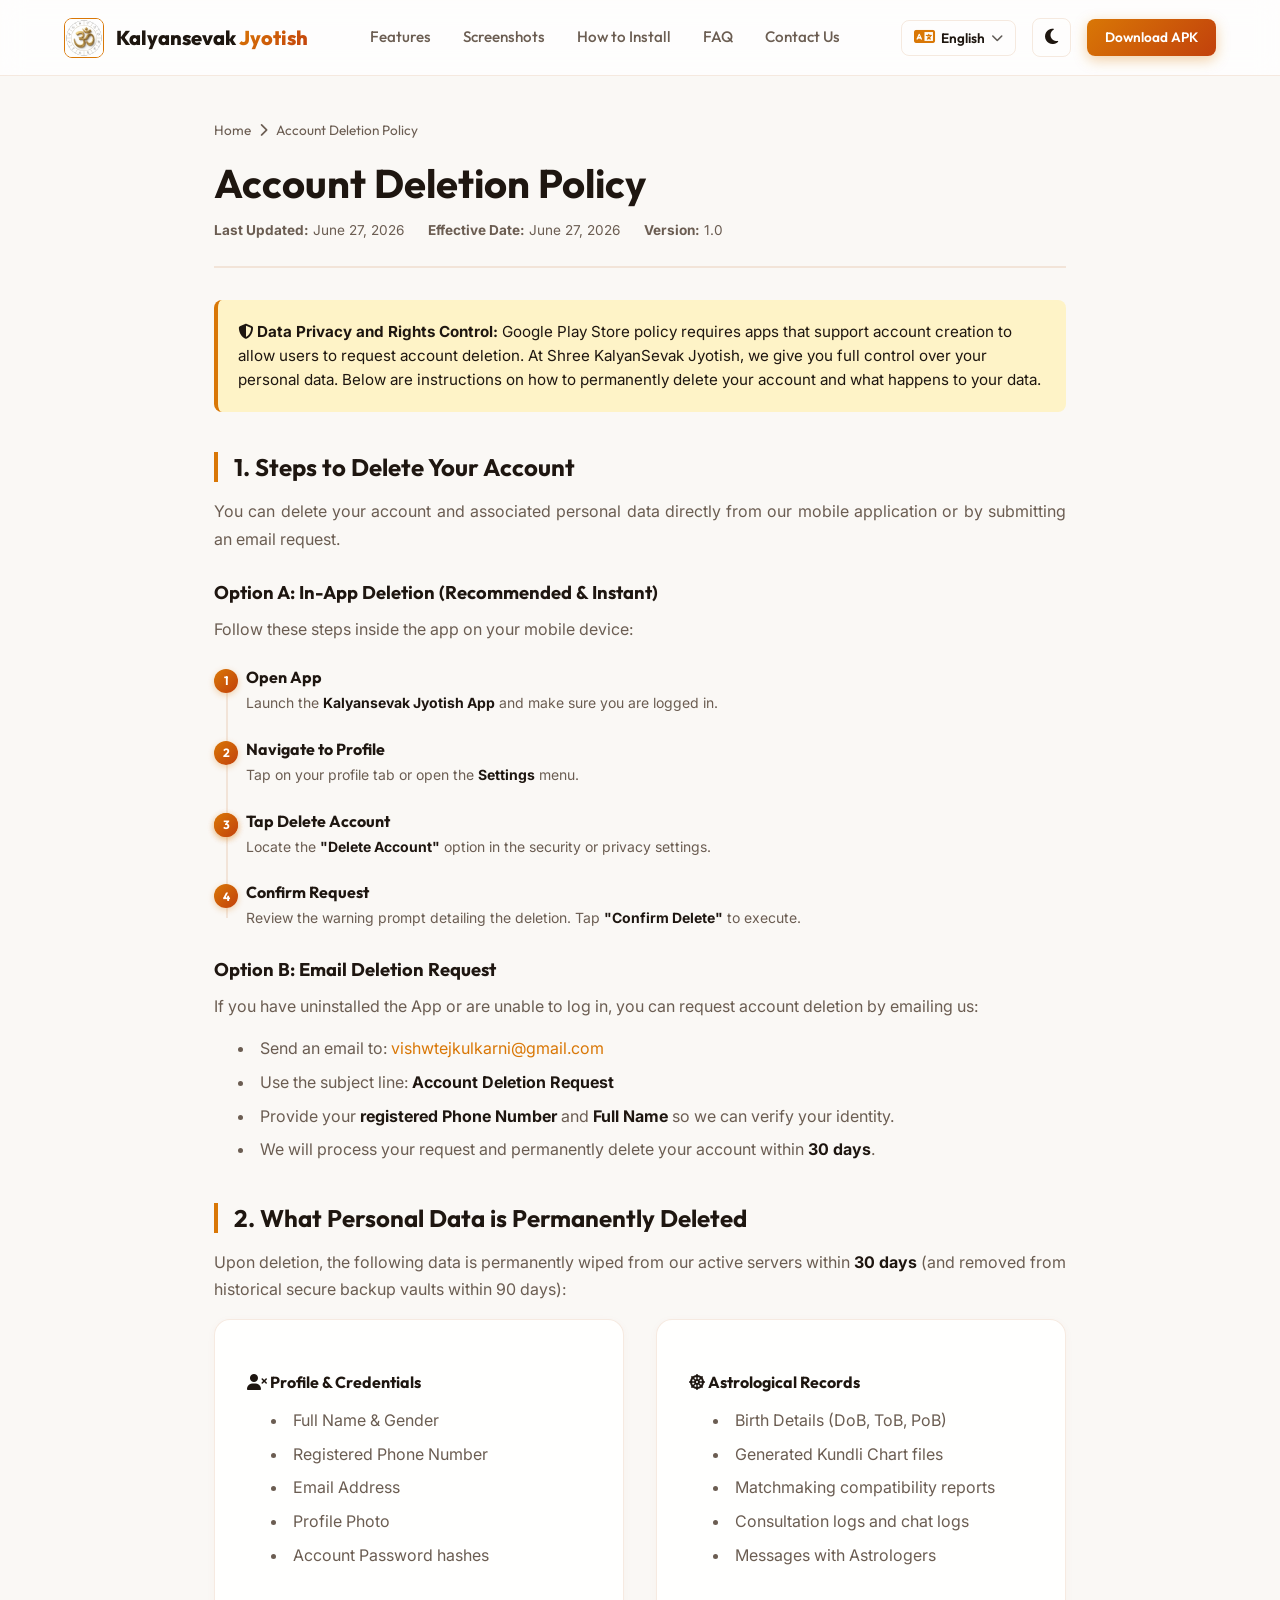
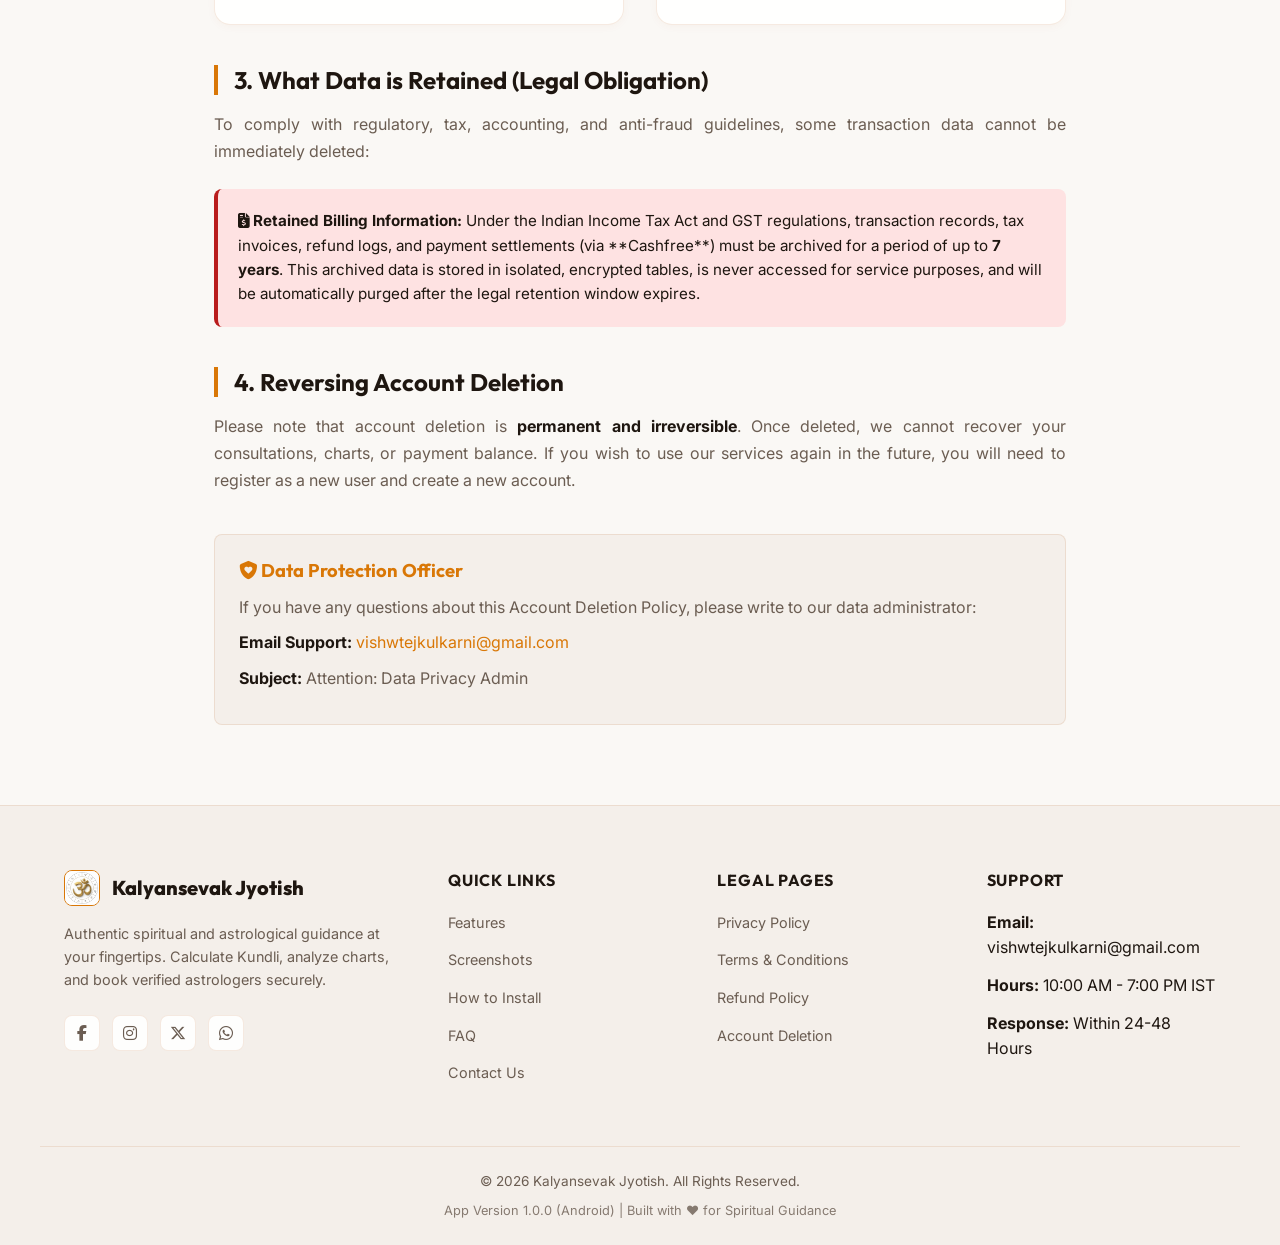
==== account-deletion.html @ d463e411 "Build an Industry-Level Landing Page for My Mobile App" ====
<!DOCTYPE html>
<html lang="en" data-theme="light">
<head>
    <meta charset="UTF-8">
    <meta name="viewport" content="width=device-width, initial-scale=1.0">
    <title>Account Deletion Policy - Kalyansevak Jyotish</title>
    <!-- Google Fonts -->
    <link rel="preconnect" href="https://fonts.googleapis.com">
    <link rel="preconnect" href="https://fonts.gstatic.com" crossorigin>
    <link href="https://fonts.googleapis.com/css2?family=Inter:wght@300;400;500;600;700&family=Outfit:wght@400;500;600;700;800&display=swap" rel="stylesheet">
    <!-- FontAwesome for Icons -->
    <link rel="stylesheet" href="https://cdnjs.cloudflare.com/ajax/libs/font-awesome/6.4.0/css/all.min.css">
    <!-- Custom Style -->
    <link rel="stylesheet" href="./css/style.css">
</head>
<body class="legal-page">
    <!-- Navigation Bar -->
    <nav class="navbar">
        <div class="navbar-container">
            <a href="index.html" class="nav-logo">
                <img src="./assets/app_icon.png" alt="Kalyansevak Jyotish Logo" class="nav-logo-img">
                <span class="nav-brand">Kalyansevak <span class="accent-text">Jyotish</span></span>
            </a>
            <div class="nav-menu" id="navMenu">
                <a href="index.html#features" class="nav-link" data-i18n="nav-features">Features</a>
                <a href="index.html#screenshots" class="nav-link" data-i18n="nav-screenshots">Screenshots</a>
                <a href="index.html#how-it-works" class="nav-link" data-i18n="nav-install">How to Install</a>
                <a href="index.html#faq" class="nav-link" data-i18n="nav-faq">FAQ</a>
                <a href="contact-us.html" class="nav-link" data-i18n="nav-contact">Contact Us</a>
                <div class="nav-mobile-cta">
                    <a href="./app-release.apk" class="btn btn-primary btn-sm download-btn-trigger" data-i18n="nav-download">Download APK</a>
                </div>
            </div>
            <div class="nav-actions">
                <!-- Language Selector Dropdown -->
                <div class="lang-selector">
                    <button class="lang-btn" id="langBtn" aria-label="Change Language">
                        <i class="fa-solid fa-language"></i>
                        <span id="currentLang">English</span>
                        <i class="fa-solid fa-chevron-down"></i>
                    </button>
                    <div class="lang-dropdown" id="langDropdown">
                        <button class="lang-option active" data-lang="en">English</button>
                        <button class="lang-option" data-lang="hi">हिंदी</button>
                        <button class="lang-option" data-lang="mr">मराठी</button>
                    </div>
                </div>

                <button class="theme-toggle" id="themeToggle" aria-label="Toggle dark/light mode">
                    <i class="fa-solid fa-moon"></i>
                </button>
                <a href="./app-release.apk" class="btn btn-primary btn-sm desktop-only-btn download-btn-trigger" data-i18n="nav-download">Download APK</a>
                <button class="mobile-menu-toggle" id="mobileMenuToggle" aria-label="Open navigation menu">
                    <span class="bar"></span>
                    <span class="bar"></span>
                    <span class="bar"></span>
                </button>
            </div>
        </div>
    </nav>

    <main class="legal-container">
        <div class="breadcrumbs">
            <a href="index.html">Home</a> <i class="fa-solid fa-chevron-right"></i> <span>Account Deletion Policy</span>
        </div>
        
        <header class="legal-header">
            <h1>Account Deletion Policy</h1>
            <div class="meta-info">
                <span><strong>Last Updated:</strong> June 27, 2026</span>
                <span><strong>Effective Date:</strong> June 27, 2026</span>
                <span><strong>Version:</strong> 1.0</span>
            </div>
        </header>

        <div class="highlight-box">
            <strong><i class="fa-solid fa-shield-halved"></i> Data Privacy and Rights Control:</strong> 
            Google Play Store policy requires apps that support account creation to allow users to request account deletion. At Shree KalyanSevak Jyotish, we give you full control over your personal data. Below are instructions on how to permanently delete your account and what happens to your data.
        </div>

        <section class="legal-content">
            <h2>1. Steps to Delete Your Account</h2>
            <p>You can delete your account and associated personal data directly from our mobile application or by submitting an email request.</p>

            <h3>Option A: In-App Deletion (Recommended & Instant)</h3>
            <p>Follow these steps inside the app on your mobile device:</p>
            <div class="stepper-vertical">
                <div class="step-item">
                    <div class="step-icon">1</div>
                    <div class="step-info">
                        <h4>Open App</h4>
                        <p>Launch the <strong>Kalyansevak Jyotish App</strong> and make sure you are logged in.</p>
                    </div>
                </div>
                <div class="step-item">
                    <div class="step-icon">2</div>
                    <div class="step-info">
                        <h4>Navigate to Profile</h4>
                        <p>Tap on your profile tab or open the <strong>Settings</strong> menu.</p>
                    </div>
                </div>
                <div class="step-item">
                    <div class="step-icon">3</div>
                    <div class="step-icon">3</div>
                    <div class="step-info">
                        <h4>Tap Delete Account</h4>
                        <p>Locate the <strong>"Delete Account"</strong> option in the security or privacy settings.</p>
                    </div>
                </div>
                <div class="step-item">
                    <div class="step-icon">4</div>
                    <div class="step-info">
                        <h4>Confirm Request</h4>
                        <p>Review the warning prompt detailing the deletion. Tap <strong>"Confirm Delete"</strong> to execute.</p>
                    </div>
                </div>
            </div>

            <h3>Option B: Email Deletion Request</h3>
            <p>If you have uninstalled the App or are unable to log in, you can request account deletion by emailing us:</p>
            <ul>
                <li>Send an email to: <a href="mailto:vishwtejkulkarni@gmail.com">vishwtejkulkarni@gmail.com</a></li>
                <li>Use the subject line: <strong>Account Deletion Request</strong></li>
                <li>Provide your <strong>registered Phone Number</strong> and <strong>Full Name</strong> so we can verify your identity.</li>
                <li>We will process your request and permanently delete your account within <strong>30 days</strong>.</li>
            </ul>

            <h2>2. What Personal Data is Permanently Deleted</h2>
            <p>Upon deletion, the following data is permanently wiped from our active servers within <strong>30 days</strong> (and removed from historical secure backup vaults within 90 days):</p>
            
            <div class="grid grid-2">
                <div class="card p-4">
                    <h4 class="text-primary mb-2"><i class="fa-solid fa-user-xmark"></i> Profile & Credentials</h4>
                    <ul>
                        <li>Full Name & Gender</li>
                        <li>Registered Phone Number</li>
                        <li>Email Address</li>
                        <li>Profile Photo</li>
                        <li>Account Password hashes</li>
                    </ul>
                </div>
                <div class="card p-4">
                    <h4 class="text-primary mb-2"><i class="fa-solid fa-dharmachakra"></i> Astrological Records</h4>
                    <ul>
                        <li>Birth Details (DoB, ToB, PoB)</li>
                        <li>Generated Kundli Chart files</li>
                        <li>Matchmaking compatibility reports</li>
                        <li>Consultation logs and chat logs</li>
                        <li>Messages with Astrologers</li>
                    </ul>
                </div>
            </div>

            <h2>3. What Data is Retained (Legal Obligation)</h2>
            <p>To comply with regulatory, tax, accounting, and anti-fraud guidelines, some transaction data cannot be immediately deleted:</p>
            <div class="warning-box">
                <strong><i class="fa-solid fa-file-invoice-dollar"></i> Retained Billing Information:</strong>
                Under the Indian Income Tax Act and GST regulations, transaction records, tax invoices, refund logs, and payment settlements (via **Cashfree**) must be archived for a period of up to <strong>7 years</strong>. This archived data is stored in isolated, encrypted tables, is never accessed for service purposes, and will be automatically purged after the legal retention window expires.
            </div>

            <h2>4. Reversing Account Deletion</h2>
            <p>Please note that account deletion is <strong>permanent and irreversible</strong>. Once deleted, we cannot recover your consultations, charts, or payment balance. If you wish to use our services again in the future, you will need to register as a new user and create a new account.</p>

            <div class="contact-card">
                <h3><i class="fa-solid fa-shield-heart"></i> Data Protection Officer</h3>
                <p>If you have any questions about this Account Deletion Policy, please write to our data administrator:</p>
                <p><strong>Email Support:</strong> <a href="mailto:vishwtejkulkarni@gmail.com">vishwtejkulkarni@gmail.com</a></p>
                <p><strong>Subject:</strong> Attention: Data Privacy Admin</p>
            </div>
        </section>
    </main>

    <!-- Footer -->
    <footer class="footer">
        <div class="footer-container">
            <div class="footer-brand">
                <div class="logo-wrapper">
                    <img src="./assets/app_icon.png" alt="Kalyansevak Jyotish Logo" class="footer-logo">
                    <span>Kalyansevak Jyotish</span>
                </div>
                <p data-i18n="footer-desc">Authentic spiritual and astrological guidance at your fingertips. Calculate Kundli, analyze charts, and book verified astrologers securely.</p>
                <div class="social-links">
                    <a href="#" aria-label="Facebook"><i class="fa-brands fa-facebook-f"></i></a>
                    <a href="#" aria-label="Instagram"><i class="fa-brands fa-instagram"></i></a>
                    <a href="#" aria-label="Twitter"><i class="fa-brands fa-x-twitter"></i></a>
                    <a href="#" aria-label="WhatsApp"><i class="fa-brands fa-whatsapp"></i></a>
                </div>
            </div>
            <div class="footer-links">
                <h4 data-i18n="footer-quick-links">Quick Links</h4>
                <ul>
                    <li><a href="index.html#features" data-i18n="nav-features">Features</a></li>
                    <li><a href="index.html#screenshots" data-i18n="nav-screenshots">Screenshots</a></li>
                    <li><a href="index.html#how-it-works" data-i18n="nav-install">How to Install</a></li>
                    <li><a href="index.html#faq" data-i18n="nav-faq">FAQ</a></li>
                    <li><a href="contact-us.html" data-i18n="nav-contact">Contact Us</a></li>
                </ul>
            </div>
            <div class="footer-links">
                <h4 data-i18n="footer-legal-pages">Legal Pages</h4>
                <ul>
                    <li><a href="privacy-policy.html">Privacy Policy</a></li>
                    <li><a href="terms-conditions.html">Terms & Conditions</a></li>
                    <li><a href="refund-policy.html">Refund Policy</a></li>
                    <li><a href="account-deletion.html">Account Deletion</a></li>
                </ul>
            </div>
            <div class="footer-links">
                <h4 data-i18n="footer-support-header">Support</h4>
                <ul>
                    <li><strong>Email:</strong> vishwtejkulkarni@gmail.com</li>
                    <li data-i18n="footer-support-hours"><strong>Hours:</strong> 10:00 AM - 7:00 PM IST</li>
                    <li data-i18n="footer-support-resp"><strong>Response:</strong> Within 24-48 Hours</li>
                </ul>
            </div>
        </div>
        <div class="footer-bottom">
            <p data-i18n="footer-copyright">&copy; 2026 Kalyansevak Jyotish. All Rights Reserved.</p>
            <p class="footer-meta" data-i18n="footer-meta">App Version 1.0.0 (Android) | Built with ❤️ for Spiritual Guidance</p>
        </div>
    </footer>

    <!-- Toast Notification -->
    <div class="toast-container" id="toastContainer"></div>

    <!-- Script -->
    <script src="./js/main.js"></script>
</body>
</html>
---- css/style.css ----
/* ==========================================================================
   Kalyansevak Jyotish Landing Page & Legal Design System
   ========================================================================== */

/* --- Fonts & Base Variable Definitions --- */
:root {
    --font-sans: 'Inter', -apple-system, BlinkMacSystemFont, "Segoe UI", Roboto, sans-serif;
    --font-heading: 'Outfit', sans-serif;

    /* Theme Tokens: Light Mode (Warm Cosmic Gold & Spiritual Orange) */
    --bg-primary: #FAF8F5;
    --bg-secondary: #F4EFEA;
    --bg-card: rgba(255, 255, 255, 0.9);
    --border-color: rgba(180, 83, 9, 0.12);
    --border-glow: rgba(180, 83, 9, 0.05);
    --text-primary: #1E1610;
    --text-secondary: #6B5D52;
    --primary: #D97706; /* Spiritual Gold-Orange */
    --primary-hover: #B45309;
    --primary-light: #FEF3C7;
    --secondary: #1E1B4B; /* Cosmic Midnight */
    --secondary-hover: #312E81;
    --accent: #C2410C; /* Deep Terracotta */
    --accent-light: #FFEDD5;
    
    /* UI Helpers */
    --success: #15803D;
    --success-light: #DCFCE7;
    --warning: #B45309;
    --warning-light: #FEF3C7;
    --danger: #B91C1C;
    --danger-light: #FEE2E2;
    
    /* Spacing & Borders */
    --radius-sm: 8px;
    --radius-md: 16px;
    --radius-lg: 24px;
    --radius-xl: 32px;
    
    /* Shadows & Glassmorphism */
    --shadow-sm: 0 2px 8px rgba(180, 83, 9, 0.04);
    --shadow-md: 0 8px 24px rgba(180, 83, 9, 0.06);
    --shadow-lg: 0 16px 40px rgba(180, 83, 9, 0.1);
    --glass-bg: rgba(255, 255, 255, 0.75);
    --glass-border: rgba(255, 255, 255, 0.4);
    --glass-shadow: 0 8px 32px 0 rgba(180, 83, 9, 0.06);
    
    /* Toast & Overlay */
    --toast-bg: #1E1B4B;
    --toast-text: #FFFFFF;
    --overlay-bg: rgba(30, 27, 75, 0.4);
    
    /* Transition Speed */
    --transition-fast: 0.2s cubic-bezier(0.4, 0, 0.2, 1);
    --transition-normal: 0.4s cubic-bezier(0.4, 0, 0.2, 1);
    --transition-slow: 0.6s cubic-bezier(0.4, 0, 0.2, 1);
}

/* Theme Tokens: Dark Mode (Midnight Cosmic Violet & Gold) */
[data-theme="dark"] {
    --bg-primary: #0A0714;
    --bg-secondary: #120E22;
    --bg-card: rgba(22, 17, 39, 0.85);
    --border-color: rgba(251, 191, 36, 0.08);
    --border-glow: rgba(251, 191, 36, 0.04);
    --text-primary: #F3F4F6;
    --text-secondary: #9CA3AF;
    --primary: #F59E0B; /* Vibrant Nebula Gold */
    --primary-hover: #D97706;
    --primary-light: rgba(245, 158, 11, 0.15);
    --secondary: #818CF8; /* Electric Lavender */
    --secondary-hover: #A5B4FC;
    --accent: #F43F5E; /* Cosmic Rose */
    --accent-light: rgba(244, 63, 94, 0.15);

    /* Shadows & Glassmorphism */
    --shadow-sm: 0 2px 8px rgba(0, 0, 0, 0.3);
    --shadow-md: 0 8px 24px rgba(0, 0, 0, 0.4);
    --shadow-lg: 0 16px 48px rgba(0, 0, 0, 0.5);
    --glass-bg: rgba(18, 12, 33, 0.75);
    --glass-border: rgba(255, 255, 255, 0.05);
    --glass-shadow: 0 8px 32px 0 rgba(0, 0, 0, 0.6);
    
    --toast-bg: #F59E0B;
    --toast-text: #0A0714;
    --overlay-bg: rgba(5, 3, 10, 0.8);
}

/* --- Resets & Global Styles --- */
* {
    margin: 0;
    padding: 0;
    box-sizing: border-box;
}

html {
    scroll-behavior: smooth;
    font-size: 16px;
    -webkit-font-smoothing: antialiased;
}

body {
    font-family: var(--font-sans);
    background-color: var(--bg-primary);
    color: var(--text-primary);
    line-height: 1.6;
    overflow-x: hidden;
    transition: background-color var(--transition-normal), color var(--transition-normal);
}

h1, h2, h3, h4, h5, h6 {
    font-family: var(--font-heading);
    font-weight: 700;
    line-height: 1.25;
    color: var(--text-primary);
}

a {
    color: var(--primary);
    text-decoration: none;
    transition: color var(--transition-fast);
}

a:hover {
    color: var(--primary-hover);
}

img {
    max-width: 100%;
    height: auto;
    display: block;
}

ul, ol {
    list-style-position: inside;
}

/* --- Layout Utilities --- */
.container {
    max-width: 1200px;
    margin: 0 auto;
    padding: 0 24px;
}

.section {
    padding: 80px 0;
}

.section-bg {
    background-color: var(--bg-secondary);
}

.text-center {
    text-align: center;
}

.mb-2 { margin-bottom: 8px; }
.mb-4 { margin-bottom: 16px; }
.mb-6 { margin-bottom: 24px; }
.mb-8 { margin-bottom: 32px; }

.section-header {
    text-align: center;
    max-width: 700px;
    margin: 0 auto 56px auto;
}

.section-header h2 {
    font-size: 2.25rem;
    margin-bottom: 16px;
    letter-spacing: -0.025em;
    position: relative;
    display: inline-block;
}

.section-header h2::after {
    content: '';
    display: block;
    width: 60px;
    height: 4px;
    background: linear-gradient(90deg, var(--primary), var(--secondary));
    margin: 12px auto 0 auto;
    border-radius: 2px;
}

.section-header p {
    color: var(--text-secondary);
    font-size: 1.125rem;
}

.grid {
    display: grid;
    gap: 32px;
}

.grid-2 { grid-template-columns: 1fr; }
.grid-3 { grid-template-columns: 1fr; }
.grid-4 { grid-template-columns: 1fr; }

@media (min-width: 768px) {
    .grid-2 { grid-template-columns: repeat(2, 1fr); }
    .grid-3 { grid-template-columns: repeat(3, 1fr); }
    .grid-4 { grid-template-columns: repeat(4, 1fr); }
}

/* --- Buttons & UI Elements --- */
.btn {
    display: inline-flex;
    align-items: center;
    justify-content: center;
    padding: 12px 28px;
    font-size: 0.95rem;
    font-weight: 600;
    border-radius: var(--radius-md);
    cursor: pointer;
    transition: all var(--transition-fast);
    position: relative;
    overflow: hidden;
    gap: 10px;
    border: none;
    font-family: var(--font-heading);
}

.btn-primary {
    background: linear-gradient(135deg, var(--primary), var(--accent));
    color: #FFFFFF;
    box-shadow: 0 4px 14px rgba(217, 119, 6, 0.35);
}

.btn-primary:hover {
    transform: translateY(-2px);
    box-shadow: 0 6px 20px rgba(217, 119, 6, 0.45);
    color: #FFFFFF;
}

.btn-secondary {
    background-color: var(--bg-card);
    border: 2px solid var(--border-color);
    color: var(--text-primary);
    box-shadow: var(--shadow-sm);
}

.btn-secondary:hover {
    background-color: var(--bg-secondary);
    border-color: var(--primary);
    transform: translateY(-2px);
    box-shadow: var(--shadow-md);
}

.btn-sm {
    padding: 8px 18px;
    font-size: 0.85rem;
    border-radius: var(--radius-sm);
}

.btn-block {
    display: flex;
    width: 100%;
}

.btn:disabled, .btn.disabled {
    background: #E5E7EB !important;
    color: #9CA3AF !important;
    box-shadow: none !important;
    transform: none !important;
    cursor: not-allowed;
    border: none !important;
}

/* Ripple effect container */
.ripple {
    position: absolute;
    border-radius: 50%;
    transform: scale(0);
    animation: ripple-animation 0.6s linear;
    background-color: rgba(255, 255, 255, 0.4);
    pointer-events: none;
}

@keyframes ripple-animation {
    to {
        transform: scale(4);
        opacity: 0;
    }
}

/* Glassmorphism Card base */
.card {
    background-color: var(--bg-card);
    border: 1px solid var(--border-color);
    border-radius: var(--radius-md);
    padding: 32px;
    box-shadow: var(--shadow-sm);
    transition: transform var(--transition-normal), box-shadow var(--transition-normal), border-color var(--transition-normal);
}

.card:hover {
    transform: translateY(-4px);
    box-shadow: var(--shadow-lg);
    border-color: var(--primary);
}

/* Accent texts */
.accent-text {
    color: var(--primary);
    background: linear-gradient(135deg, var(--primary), var(--accent));
    -webkit-background-clip: text;
    -webkit-text-fill-color: transparent;
}

/* ==========================================================================
   Navigation Bar
   ========================================================================== */
.navbar {
    position: fixed;
    top: 0;
    left: 0;
    width: 100%;
    height: 76px;
    z-index: 1000;
    background-color: var(--glass-bg);
    border-bottom: 1px solid var(--border-color);
    backdrop-filter: blur(12px);
    -webkit-backdrop-filter: blur(12px);
    transition: background-color var(--transition-normal), border-color var(--transition-normal);
}

.navbar-container {
    display: flex;
    justify-content: space-between;
    align-items: center;
    max-width: 1200px;
    height: 100%;
    margin: 0 auto;
    padding: 0 24px;
}

.nav-logo {
    display: flex;
    align-items: center;
    gap: 12px;
    font-weight: 800;
    font-size: 1.25rem;
    font-family: var(--font-heading);
    color: var(--text-primary);
}

.nav-logo-img {
    width: 40px;
    height: 40px;
    border-radius: 8px;
    object-fit: cover;
    border: 1.5px solid var(--primary);
}

.nav-menu {
    display: none; /* Mobile first, hidden */
}

.nav-actions {
    display: flex;
    align-items: center;
    gap: 16px;
}

.theme-toggle {
    background: none;
    border: 1px solid var(--border-color);
    color: var(--text-primary);
    cursor: pointer;
    font-size: 1.1rem;
    padding: 8px 12px;
    border-radius: var(--radius-sm);
    transition: all var(--transition-fast);
}

.theme-toggle:hover {
    background-color: var(--bg-secondary);
    color: var(--primary);
    border-color: var(--primary);
}

.mobile-menu-toggle {
    display: flex;
    flex-direction: column;
    justify-content: space-between;
    width: 24px;
    height: 18px;
    background: none;
    border: none;
    cursor: pointer;
}

.mobile-menu-toggle .bar {
    width: 100%;
    height: 3px;
    background-color: var(--text-primary);
    border-radius: 2px;
    transition: all var(--transition-fast);
}

/* Mobile Toggle Active state */
.mobile-menu-toggle.active .bar:nth-child(1) {
    transform: translateY(7px) rotate(45deg);
}
.mobile-menu-toggle.active .bar:nth-child(2) {
    opacity: 0;
}
.mobile-menu-toggle.active .bar:nth-child(3) {
    transform: translateY(-8px) rotate(-45deg);
}

.desktop-only-btn {
    display: none;
}

@media (min-width: 992px) {
    .nav-menu {
        display: flex;
        align-items: center;
        gap: 32px;
    }
    
    .nav-link {
        font-family: var(--font-heading);
        font-weight: 500;
        color: var(--text-secondary);
        font-size: 0.95rem;
        position: relative;
        padding: 6px 0;
    }
    
    .nav-link::after {
        content: '';
        position: absolute;
        bottom: 0;
        left: 0;
        width: 0;
        height: 2px;
        background-color: var(--primary);
        transition: width var(--transition-fast);
    }
    
    .nav-link:hover {
        color: var(--text-primary);
    }
    
    .nav-link:hover::after, .nav-link.active::after {
        width: 100%;
    }

    .nav-link.active {
        color: var(--text-primary);
    }
    
    .nav-mobile-cta {
        display: none;
    }
    
    .desktop-only-btn {
        display: inline-flex;
    }
    
    .mobile-menu-toggle {
        display: none;
    }
}

/* Mobile Nav Menu Drawer */
@media (max-width: 991px) {
    .nav-menu.active {
        display: flex;
        flex-direction: column;
        position: absolute;
        top: 76px;
        left: 0;
        width: 100%;
        background-color: var(--bg-primary);
        border-bottom: 1.5px solid var(--border-color);
        padding: 24px;
        gap: 20px;
        box-shadow: var(--shadow-lg);
        animation: slideDown var(--transition-fast) forwards;
    }
    
    .nav-link {
        font-family: var(--font-heading);
        font-size: 1.1rem;
        font-weight: 600;
        color: var(--text-primary);
        width: 100%;
        padding: 8px 0;
        border-bottom: 1px solid var(--border-color);
    }
    
    .nav-mobile-cta {
        width: 100%;
        margin-top: 10px;
    }
}

@keyframes slideDown {
    from { transform: translateY(-10px); opacity: 0; }
    to { transform: translateY(0); opacity: 1; }
}

/* ==========================================================================
   Hero Section
   ========================================================================== */
.hero {
    position: relative;
    padding: 140px 0 80px 0;
    overflow: hidden;
    background: radial-gradient(circle at 80% 20%, var(--primary-light), transparent 45%);
}

[data-theme="dark"] .hero {
    background: radial-gradient(circle at 80% 20%, rgba(245, 158, 11, 0.06), transparent 50%);
}

.hero-grid {
    display: grid;
    grid-template-columns: 1fr;
    gap: 48px;
    align-items: center;
}

@media (min-width: 992px) {
    .hero-grid {
        grid-template-columns: 1.1fr 0.9fr;
    }
}

.hero-content {
    text-align: center;
}

@media (min-width: 992px) {
    .hero-content {
        text-align: left;
    }
}

.app-badge {
    display: inline-flex;
    align-items: center;
    gap: 8px;
    padding: 6px 16px;
    background-color: var(--primary-light);
    border: 1px solid var(--border-color);
    border-radius: 50px;
    font-size: 0.85rem;
    font-weight: 600;
    color: var(--primary-hover);
    margin-bottom: 24px;
    font-family: var(--font-heading);
}

.hero-content h1 {
    font-size: 2.75rem;
    line-height: 1.15;
    letter-spacing: -0.03em;
    margin-bottom: 20px;
}

.hero-content p.hero-desc {
    font-size: 1.125rem;
    color: var(--text-secondary);
    margin-bottom: 36px;
    max-width: 600px;
    margin-left: auto;
    margin-right: auto;
}

@media (min-width: 992px) {
    .hero-content p.hero-desc {
        margin-left: 0;
    }
}

.hero-btn-group {
    display: flex;
    flex-direction: column;
    gap: 16px;
    justify-content: center;
}

@media (min-width: 576px) {
    .hero-btn-group {
        flex-direction: row;
    }
}

@media (min-width: 992px) {
    .hero-btn-group {
        justify-content: flex-start;
    }
}

/* Mockup Frame & Phone floating animation */
.hero-mockup-wrapper {
    display: flex;
    justify-content: center;
    position: relative;
}

.phone-mockup-frame {
    width: 290px;
    height: 590px;
    background-color: #000000;
    border-radius: 32px;
    padding: 12px;
    box-shadow: 0 24px 64px rgba(0, 0, 0, 0.4);
    border: 4px solid #334155;
    position: relative;
    overflow: hidden;
    animation: floatAnimation 6s ease-in-out infinite;
}

.phone-punch-hole {
    position: absolute;
    top: 16px;
    left: 50%;
    transform: translateX(-50%);
    width: 12px;
    height: 12px;
    background-color: #080810;
    border-radius: 50%;
    z-index: 10;
    border: 1px solid rgba(255, 255, 255, 0.2);
}

.phone-screen {
    width: 100%;
    height: 100%;
    border-radius: 28px;
    overflow: hidden;
    background-color: #FAF8F5;
    position: relative;
}

.phone-screen-img {
    width: 100%;
    height: 100%;
    object-fit: cover;
}

/* Background animated element */
.animated-bg-circle {
    position: absolute;
    width: 400px;
    height: 400px;
    border-radius: 50%;
    background: radial-gradient(circle, rgba(217, 119, 6, 0.15) 0%, transparent 70%);
    z-index: -1;
    top: 50%;
    left: 50%;
    transform: translate(-50%, -50%);
    animation: pulseBg 8s infinite alternate;
}

@keyframes floatAnimation {
    0% { transform: translateY(0px) rotate(0deg); }
    50% { transform: translateY(-15px) rotate(1deg); }
    100% { transform: translateY(0px) rotate(0deg); }
}

@keyframes pulseBg {
    0% { width: 350px; height: 350px; opacity: 0.6; }
    100% { width: 500px; height: 500px; opacity: 1; }
}

/* ==========================================================================
   Feature Showcase Section
   ========================================================================== */
.feature-card {
    display: flex;
    flex-direction: column;
    align-items: flex-start;
    padding: 32px;
}

.feature-icon-wrapper {
    width: 56px;
    height: 56px;
    border-radius: 14px;
    background-color: var(--primary-light);
    display: flex;
    align-items: center;
    justify-content: center;
    font-size: 1.5rem;
    color: var(--primary);
    margin-bottom: 24px;
    border: 1px solid var(--border-color);
    transition: transform var(--transition-fast), background-color var(--transition-fast);
}

.feature-card:hover .feature-icon-wrapper {
    transform: scale(1.1) rotate(5deg);
    background-color: var(--primary);
    color: #FFFFFF;
}

.feature-card h3 {
    font-size: 1.25rem;
    margin-bottom: 12px;
}

.feature-card p {
    color: var(--text-secondary);
    font-size: 0.95rem;
}

/* ==========================================================================
   Screenshots Carousel Section
   ========================================================================== */
.screenshots-carousel-container {
    max-width: 900px;
    margin: 0 auto;
    position: relative;
    padding: 0 40px;
}

.carousel-mockup-wrapper {
    position: relative;
    width: 290px;
    height: 590px;
    margin: 0 auto;
    background-color: #000000;
    border-radius: 32px;
    padding: 12px;
    border: 4px solid #334155;
    box-shadow: var(--shadow-lg);
    z-index: 5;
}

.carousel-viewport {
    width: 100%;
    height: 100%;
    border-radius: 28px;
    overflow: hidden;
    position: relative;
}

.carousel-track {
    display: flex;
    height: 100%;
    transition: transform var(--transition-normal);
}

.carousel-slide {
    min-width: 100%;
    height: 100%;
    cursor: zoom-in;
}

.carousel-slide img {
    width: 100%;
    height: 100%;
    object-fit: cover;
}

/* Navigation buttons */
.carousel-btn {
    position: absolute;
    top: 50%;
    transform: translateY(-50%);
    width: 48px;
    height: 48px;
    border-radius: 50%;
    background-color: var(--bg-card);
    border: 1px solid var(--border-color);
    color: var(--text-primary);
    display: flex;
    align-items: center;
    justify-content: center;
    cursor: pointer;
    box-shadow: var(--shadow-md);
    z-index: 10;
    transition: all var(--transition-fast);
}

.carousel-btn:hover {
    background-color: var(--primary);
    color: #FFFFFF;
    border-color: var(--primary);
}

.carousel-btn-prev { left: -16px; }
.carousel-btn-next { right: -16px; }

@media (max-width: 576px) {
    .carousel-btn-prev { left: 0px; }
    .carousel-btn-next { right: 0px; }
}

.carousel-dots {
    display: flex;
    justify-content: center;
    gap: 8px;
    margin-top: 32px;
}

.carousel-dot {
    width: 10px;
    height: 10px;
    border-radius: 50%;
    background-color: var(--border-color);
    border: none;
    cursor: pointer;
    transition: all var(--transition-fast);
}

.carousel-dot.active {
    width: 24px;
    border-radius: 5px;
    background-color: var(--primary);
}

/* Fullscreen Preview Modal */
.preview-modal {
    display: none;
    position: fixed;
    top: 0;
    left: 0;
    width: 100%;
    height: 100%;
    background-color: var(--overlay-bg);
    backdrop-filter: blur(8px);
    z-index: 2000;
    justify-content: center;
    align-items: center;
    opacity: 0;
    transition: opacity var(--transition-fast) ease;
}

.preview-modal.active {
    display: flex;
    opacity: 1;
}

.modal-content-wrapper {
    position: relative;
    max-width: 90%;
    max-height: 85%;
    display: flex;
    justify-content: center;
}

.modal-img {
    max-width: 100%;
    max-height: 80vh;
    border-radius: 12px;
    border: 3px solid var(--border-color);
    box-shadow: var(--shadow-lg);
}

.modal-close {
    position: absolute;
    top: -48px;
    right: 0;
    background: none;
    border: none;
    color: #FFFFFF;
    font-size: 2rem;
    cursor: pointer;
    transition: transform var(--transition-fast);
}

.modal-close:hover {
    transform: scale(1.1) rotate(90deg);
}

/* ==========================================================================
   Why Choose Us Section
   ========================================================================== */
.benefit-card {
    display: flex;
    gap: 20px;
    padding: 24px;
}

.benefit-icon {
    font-size: 1.5rem;
    color: var(--primary);
    margin-top: 4px;
}

.benefit-info h3 {
    font-size: 1.15rem;
    margin-bottom: 8px;
}

.benefit-info p {
    color: var(--text-secondary);
    font-size: 0.95rem;
}

/* ==========================================================================
   Download Section
   ========================================================================== */
.download-card {
    max-width: 900px;
    margin: 0 auto;
    padding: 48px;
    background: linear-gradient(135deg, var(--bg-card), var(--bg-secondary));
    border: 1px solid var(--border-color);
    border-radius: var(--radius-lg);
    box-shadow: var(--shadow-md);
}

.download-wrapper {
    display: grid;
    grid-template-columns: 1fr;
    gap: 40px;
    align-items: center;
}

@media (min-width: 768px) {
    .download-wrapper {
        grid-template-columns: 0.8fr 1.2fr;
    }
}

.download-visual {
    display: flex;
    flex-direction: column;
    align-items: center;
    gap: 16px;
    text-align: center;
}

.large-app-icon {
    width: 120px;
    height: 120px;
    border-radius: var(--radius-md);
    box-shadow: var(--shadow-md);
    border: 2px solid var(--primary);
    object-fit: cover;
}

.app-meta-badge {
    padding: 4px 12px;
    background-color: var(--primary-light);
    color: var(--primary-hover);
    border-radius: 20px;
    font-size: 0.85rem;
    font-weight: 600;
    font-family: var(--font-heading);
}

.download-details h3 {
    font-size: 1.75rem;
    margin-bottom: 16px;
}

.download-details p {
    color: var(--text-secondary);
    margin-bottom: 24px;
}

.download-meta-list {
    display: grid;
    grid-template-columns: repeat(2, 1fr);
    gap: 16px;
    margin-bottom: 32px;
}

.meta-item {
    display: flex;
    flex-direction: column;
}

.meta-label {
    font-size: 0.8rem;
    text-transform: uppercase;
    color: var(--text-secondary);
    font-weight: 600;
    letter-spacing: 0.05em;
}

.meta-value {
    font-size: 0.95rem;
    font-weight: 700;
    color: var(--text-primary);
}

.download-actions-row {
    display: flex;
    flex-direction: column;
    gap: 16px;
}

@media (min-width: 576px) {
    .download-actions-row {
        flex-direction: row;
    }
}

/* ==========================================================================
   Installation Guide Section
   ========================================================================== */
.stepper-horizontal {
    display: grid;
    grid-template-columns: 1fr;
    gap: 32px;
    position: relative;
    max-width: 1000px;
    margin: 0 auto;
}

@media (min-width: 768px) {
    .stepper-horizontal {
        grid-template-columns: repeat(4, 1fr);
    }
}

.step-card {
    display: flex;
    flex-direction: column;
    align-items: center;
    text-align: center;
    padding: 24px;
    position: relative;
}

.step-number {
    width: 48px;
    height: 48px;
    border-radius: 50%;
    background: linear-gradient(135deg, var(--primary), var(--accent));
    color: #FFFFFF;
    display: flex;
    align-items: center;
    justify-content: center;
    font-weight: 700;
    font-size: 1.15rem;
    margin-bottom: 20px;
    font-family: var(--font-heading);
    box-shadow: 0 4px 10px rgba(217, 119, 6, 0.3);
}

.step-card h3 {
    font-size: 1.1rem;
    margin-bottom: 10px;
}

.step-card p {
    color: var(--text-secondary);
    font-size: 0.875rem;
}

/* Arrow Connector lines */
@media (min-width: 768px) {
    .step-card:not(:last-child)::after {
        content: '\f054'; /* FontAwesome chevron-right */
        font-family: 'Font Awesome 6 Free';
        font-weight: 900;
        position: absolute;
        top: 36px;
        right: -24px;
        color: var(--border-color);
        font-size: 1.25rem;
    }
}

/* ==========================================================================
   FAQ Section
   ========================================================================== */
.faq-accordion {
    max-width: 800px;
    margin: 0 auto;
}

.faq-item {
    background-color: var(--bg-card);
    border: 1px solid var(--border-color);
    border-radius: var(--radius-sm);
    margin-bottom: 16px;
    overflow: hidden;
    box-shadow: var(--shadow-sm);
    transition: border-color var(--transition-fast), box-shadow var(--transition-fast);
}

.faq-header {
    width: 100%;
    display: flex;
    justify-content: space-between;
    align-items: center;
    padding: 20px 24px;
    background: none;
    border: none;
    text-align: left;
    cursor: pointer;
    font-family: var(--font-heading);
    font-weight: 600;
    font-size: 1.05rem;
    color: var(--text-primary);
    gap: 16px;
}

.faq-item:hover {
    border-color: var(--primary);
    box-shadow: var(--shadow-md);
}

.faq-icon {
    font-size: 0.95rem;
    transition: transform var(--transition-normal) ease;
    color: var(--primary);
}

.faq-item.active .faq-icon {
    transform: rotate(180deg);
}

.faq-body {
    max-height: 0;
    overflow: hidden;
    transition: max-height var(--transition-normal) ease;
    background-color: rgba(180, 83, 9, 0.01);
}

.faq-content {
    padding: 0 24px 20px 24px;
    color: var(--text-secondary);
    font-size: 0.95rem;
}

/* ==========================================================================
   Testimonial Section
   ========================================================================== */
.testimonial-card {
    display: flex;
    flex-direction: column;
    height: 100%;
}

.star-rating {
    color: #F59E0B;
    margin-bottom: 16px;
}

.testimonial-text {
    font-style: italic;
    color: var(--text-secondary);
    font-size: 0.95rem;
    flex-grow: 1;
    margin-bottom: 24px;
    line-height: 1.7;
}

.testimonial-author {
    display: flex;
    align-items: center;
    gap: 16px;
}

.author-avatar {
    width: 48px;
    height: 48px;
    border-radius: 50%;
    object-fit: cover;
    border: 2px solid var(--border-color);
}

.author-name h4 {
    font-size: 0.95rem;
    margin-bottom: 2px;
}

.author-name span {
    font-size: 0.8rem;
    color: var(--text-secondary);
}

/* ==========================================================================
   About Section
   ========================================================================== */
.about-grid {
    display: grid;
    grid-template-columns: 1fr;
    gap: 48px;
    align-items: center;
}

@media (min-width: 992px) {
    .about-grid {
        grid-template-columns: 1fr 1.1fr;
    }
}

.about-visual {
    display: flex;
    justify-content: center;
}

.about-img-box {
    position: relative;
    border-radius: var(--radius-lg);
    overflow: hidden;
    box-shadow: var(--shadow-lg);
    border: 2px solid var(--border-color);
}

.about-img-box img {
    object-fit: cover;
    width: 100%;
    max-height: 400px;
}

.about-overlay-badge {
    position: absolute;
    bottom: 24px;
    left: 24px;
    background-color: var(--secondary);
    color: #FFFFFF;
    padding: 12px 20px;
    border-radius: var(--radius-sm);
    font-family: var(--font-heading);
    font-weight: 600;
    box-shadow: var(--shadow-md);
    display: flex;
    align-items: center;
    gap: 8px;
}

.about-content h3 {
    font-size: 1.75rem;
    margin-bottom: 16px;
}

.about-content p {
    color: var(--text-secondary);
    margin-bottom: 20px;
}

.trust-badges {
    display: grid;
    grid-template-columns: repeat(2, 1fr);
    gap: 16px;
    margin-top: 32px;
}

.trust-badge-item {
    display: flex;
    align-items: center;
    gap: 12px;
    padding: 12px 16px;
    background-color: var(--bg-secondary);
    border-radius: var(--radius-sm);
    border: 1px solid var(--border-color);
}

.trust-badge-item i {
    font-size: 1.25rem;
    color: var(--primary);
}

.trust-badge-item span {
    font-size: 0.85rem;
    font-weight: 600;
    color: var(--text-primary);
}

/* ==========================================================================
   Contact Section
   ========================================================================== */
.contact-info-panel {
    display: flex;
    flex-direction: column;
    gap: 24px;
}

.contact-card-item {
    display: flex;
    gap: 20px;
    padding: 24px;
}

.contact-card-item .icon-box {
    width: 48px;
    height: 48px;
    border-radius: 12px;
    background-color: var(--primary-light);
    color: var(--primary);
    display: flex;
    align-items: center;
    justify-content: center;
    font-size: 1.25rem;
    border: 1px solid var(--border-color);
    flex-shrink: 0;
}

.contact-card-item h3 {
    font-size: 1.1rem;
    margin-bottom: 4px;
}

.contact-card-item p {
    font-size: 0.875rem;
    color: var(--text-secondary);
    margin-bottom: 8px;
}

.contact-link {
    font-weight: 600;
    font-size: 0.95rem;
}

.contact-form-card {
    box-shadow: var(--shadow-md);
}

.contact-form-card h3 {
    font-size: 1.35rem;
    margin-bottom: 8px;
}

.contact-form-card p {
    color: var(--text-secondary);
    font-size: 0.9rem;
    margin-bottom: 24px;
}

.form-group {
    margin-bottom: 20px;
}

.form-group label {
    display: block;
    font-size: 0.85rem;
    font-weight: 600;
    color: var(--text-primary);
    margin-bottom: 8px;
}

.input-wrapper {
    position: relative;
    width: 100%;
}

.input-wrapper i {
    position: absolute;
    left: 16px;
    top: 50%;
    transform: translateY(-50%);
    color: var(--text-secondary);
    font-size: 0.95rem;
}

.form-group input, .form-group textarea {
    width: 100%;
    padding: 12px 16px 12px 48px;
    border: 1.5px solid var(--border-color);
    background-color: var(--bg-primary);
    color: var(--text-primary);
    border-radius: var(--radius-sm);
    outline: none;
    font-family: var(--font-sans);
    transition: all var(--transition-fast);
}

.form-group textarea {
    padding: 12px 16px; /* Textareas don't need absolute icon offset */
}

.form-group input:focus, .form-group textarea:focus {
    border-color: var(--primary);
    background-color: var(--bg-card);
    box-shadow: 0 0 0 4px var(--primary-light);
}

/* ==========================================================================
   Footer
   ========================================================================== */
.footer {
    background-color: var(--bg-secondary);
    border-top: 1.5px solid var(--border-color);
    padding: 64px 0 24px 0;
    transition: background-color var(--transition-normal);
}

.footer-container {
    display: grid;
    grid-template-columns: 1fr;
    gap: 40px;
    max-width: 1200px;
    margin: 0 auto;
    padding: 0 24px 48px 24px;
    border-bottom: 1px solid var(--border-color);
}

@media (min-width: 768px) {
    .footer-container {
        grid-template-columns: repeat(2, 1fr);
    }
}

@media (min-width: 992px) {
    .footer-container {
        grid-template-columns: 1.5fr 1fr 1fr 1fr;
    }
}

.footer-brand .logo-wrapper {
    display: flex;
    align-items: center;
    gap: 12px;
    font-weight: 800;
    font-size: 1.25rem;
    font-family: var(--font-heading);
    margin-bottom: 16px;
}

.footer-logo {
    width: 36px;
    height: 36px;
    border-radius: 8px;
    border: 1.5px solid var(--primary);
}

.footer-brand p {
    color: var(--text-secondary);
    font-size: 0.9rem;
    margin-bottom: 24px;
    line-height: 1.6;
}

.social-links {
    display: flex;
    gap: 12px;
}

.social-links a {
    width: 36px;
    height: 36px;
    border-radius: 8px;
    background-color: var(--bg-card);
    border: 1px solid var(--border-color);
    color: var(--text-secondary);
    display: flex;
    align-items: center;
    justify-content: center;
    transition: all var(--transition-fast);
}

.social-links a:hover {
    background-color: var(--primary);
    color: #FFFFFF;
    border-color: var(--primary);
    transform: translateY(-2px);
}

.footer-links h4 {
    font-size: 1rem;
    margin-bottom: 20px;
    text-transform: uppercase;
    letter-spacing: 0.05em;
}

.footer-links ul {
    list-style: none;
}

.footer-links li {
    margin-bottom: 12px;
}

.footer-links a {
    color: var(--text-secondary);
    font-size: 0.9rem;
}

.footer-links a:hover {
    color: var(--primary);
}

.footer-links strong {
    color: var(--text-primary);
}

.footer-bottom {
    text-align: center;
    padding-top: 24px;
    font-size: 0.85rem;
    color: var(--text-secondary);
}

.footer-meta {
    margin-top: 8px;
    font-size: 0.8rem;
    opacity: 0.8;
}

/* ==========================================================================
   Legal Template Document Specific Styles
   ========================================================================== */
.legal-page {
    background-color: var(--bg-primary);
}

.legal-container {
    max-width: 900px;
    margin: 0 auto;
    padding: 120px 24px 80px 24px;
}

.breadcrumbs {
    display: flex;
    align-items: center;
    gap: 8px;
    font-size: 0.85rem;
    color: var(--text-secondary);
    margin-bottom: 16px;
    font-family: var(--font-heading);
}

.breadcrumbs a {
    color: var(--text-secondary);
}

.breadcrumbs a:hover {
    color: var(--primary);
}

.legal-header {
    border-bottom: 2px solid var(--border-color);
    padding-bottom: 24px;
    margin-bottom: 32px;
}

.legal-header h1 {
    font-size: 2.5rem;
    margin-bottom: 8px;
}

.legal-header .subtitle {
    color: var(--text-secondary);
    font-size: 1.1rem;
}

.meta-info {
    display: flex;
    flex-wrap: wrap;
    gap: 16px 24px;
    font-size: 0.85rem;
    color: var(--text-secondary);
    margin-top: 12px;
}

.legal-content h2 {
    font-size: 1.5rem;
    margin-top: 40px;
    margin-bottom: 16px;
    border-left: 4px solid var(--primary);
    padding-left: 16px;
}

.legal-content h3 {
    font-size: 1.15rem;
    margin-top: 28px;
    margin-bottom: 12px;
    color: var(--text-primary);
}

.legal-content h4 {
    font-size: 1rem;
    margin-top: 20px;
    margin-bottom: 8px;
    color: var(--text-primary);
}

.legal-content p {
    margin-bottom: 16px;
    color: var(--text-secondary);
    text-align: justify;
    line-height: 1.7;
}

.legal-content ul, .legal-content ol {
    margin: 16px 0 24px 24px;
    color: var(--text-secondary);
}

.legal-content li {
    margin-bottom: 8px;
    line-height: 1.6;
}

.legal-content strong {
    color: var(--text-primary);
}

.data-type {
    background-color: var(--bg-secondary);
    border: 1px solid var(--border-color);
    padding: 2px 8px;
    border-radius: 4px;
    font-family: monospace;
    font-size: 0.85rem;
    color: var(--primary);
}

.highlight-box, .warning-box, .success-box {
    padding: 20px;
    border-radius: var(--radius-sm);
    margin: 24px 0;
    font-size: 0.95rem;
    line-height: 1.6;
}

.highlight-box {
    background-color: var(--primary-light);
    border-left: 4px solid var(--primary);
    color: var(--text-primary);
}

.warning-box {
    background-color: var(--danger-light);
    border-left: 4px solid var(--danger);
    color: var(--text-primary);
}

.success-box {
    background-color: var(--success-light);
    border-left: 4px solid var(--success);
    color: var(--text-primary);
}

.success-box ul {
    list-style-type: none;
    margin: 0;
}

.success-box li {
    display: flex;
    align-items: center;
    gap: 12px;
    margin-bottom: 8px;
    color: var(--success);
    font-weight: 600;
}

.success-box li:last-child {
    margin-bottom: 0;
}

.table-responsive {
    overflow-x: auto;
    margin: 24px 0;
    border: 1px solid var(--border-color);
    border-radius: var(--radius-sm);
}

table {
    width: 100%;
    border-collapse: collapse;
    min-width: 600px;
}

table th, table td {
    padding: 14px 18px;
    text-align: left;
    border-bottom: 1px solid var(--border-color);
    font-size: 0.9rem;
}

table th {
    background-color: var(--bg-secondary);
    font-family: var(--font-heading);
    font-weight: 700;
    color: var(--text-primary);
}

table tr:last-child td {
    border-bottom: none;
}

table tr:nth-child(even) {
    background-color: rgba(180, 83, 9, 0.02);
}

.contact-card {
    background-color: var(--bg-secondary);
    border: 1px solid var(--border-color);
    padding: 24px;
    border-radius: var(--radius-sm);
    margin-top: 40px;
}

.contact-card h3 {
    margin-top: 0;
    margin-bottom: 12px;
    color: var(--primary);
}

.contact-card p {
    margin-bottom: 8px;
}

/* Vertical Stepper layout for Account Deletion */
.stepper-vertical {
    position: relative;
    padding-left: 32px;
    margin: 24px 0;
}

.stepper-vertical::before {
    content: '';
    position: absolute;
    left: 12px;
    top: 12px;
    bottom: 12px;
    width: 2px;
    background-color: var(--border-color);
}

.stepper-vertical .step-item {
    position: relative;
    margin-bottom: 24px;
}

.stepper-vertical .step-item:last-child {
    margin-bottom: 0;
}

.stepper-vertical .step-icon {
    position: absolute;
    left: -32px;
    top: 2px;
    width: 24px;
    height: 24px;
    border-radius: 50%;
    background: linear-gradient(135deg, var(--primary), var(--accent));
    color: #FFFFFF;
    display: flex;
    align-items: center;
    justify-content: center;
    font-size: 0.75rem;
    font-weight: 700;
    font-family: var(--font-heading);
    box-shadow: 0 2px 6px rgba(217, 119, 6, 0.3);
    z-index: 2;
}

.stepper-vertical .step-info h4 {
    font-size: 1rem;
    margin-top: 0;
    margin-bottom: 4px;
}

.stepper-vertical .step-info p {
    margin-bottom: 0;
    font-size: 0.875rem;
}

/* ==========================================================================
   Toast Notification Banner
   ========================================================================== */
.toast-container {
    position: fixed;
    bottom: 24px;
    right: 24px;
    z-index: 9999;
    display: flex;
    flex-direction: column;
    gap: 12px;
}

.toast {
    background-color: var(--toast-bg);
    color: var(--toast-text);
    padding: 16px 24px;
    border-radius: var(--radius-sm);
    box-shadow: var(--shadow-lg);
    font-family: var(--font-heading);
    font-size: 0.95rem;
    font-weight: 600;
    display: flex;
    align-items: center;
    gap: 12px;
    min-width: 280px;
    max-width: 400px;
    animation: slideInRight var(--transition-fast) cubic-bezier(0.16, 1, 0.3, 1) forwards;
    border: 1px solid rgba(255, 255, 255, 0.1);
}

.toast i {
    font-size: 1.15rem;
}

.toast-success i { color: #10B981; }
.toast-warning i { color: #F59E0B; }
.toast-info i { color: #3B82F6; }

@keyframes slideInRight {
    from { transform: translateX(120%); opacity: 0; }
    to { transform: translateX(0); opacity: 1; }
}

.toast.fade-out {
    animation: fadeOutLeft 0.4s ease forwards;
}

@keyframes fadeOutLeft {
    to { transform: translateY(20px); opacity: 0; }
}

/* ==========================================================================
   Language Selector Dropdown
   ========================================================================== */
.lang-selector {
    position: relative;
    display: inline-block;
}

.lang-btn {
    background: none;
    border: 1px solid var(--border-color);
    color: var(--text-primary);
    cursor: pointer;
    font-size: 0.85rem;
    font-weight: 600;
    padding: 8px 12px;
    border-radius: var(--radius-sm);
    display: flex;
    align-items: center;
    gap: 6px;
    font-family: var(--font-heading);
    transition: all var(--transition-fast);
    outline: none;
}

.lang-btn:hover {
    background-color: var(--bg-secondary);
    border-color: var(--primary);
}

.lang-btn i:first-child {
    font-size: 1.05rem;
    color: var(--primary);
}

.lang-btn i:last-child {
    font-size: 0.75rem;
    opacity: 0.7;
    transition: transform var(--transition-fast);
}

.lang-selector.active .lang-btn i:last-child {
    transform: rotate(180deg);
}

.lang-dropdown {
    display: none;
    position: absolute;
    top: calc(100% + 8px);
    right: 0;
    background-color: var(--bg-card);
    border: 1px solid var(--border-color);
    border-radius: var(--radius-sm);
    box-shadow: var(--shadow-md);
    min-width: 130px;
    z-index: 1001;
    overflow: hidden;
    backdrop-filter: blur(12px);
    -webkit-backdrop-filter: blur(12px);
}

.lang-dropdown.active {
    display: block;
    animation: dropdownFadeIn var(--transition-fast) forwards;
}

.lang-option {
    display: block;
    width: 100%;
    background: none;
    border: none;
    padding: 10px 16px;
    text-align: left;
    font-family: var(--font-heading);
    font-size: 0.9rem;
    font-weight: 600;
    color: var(--text-primary);
    cursor: pointer;
    transition: background-color var(--transition-fast), color var(--transition-fast);
}

.lang-option:hover {
    background-color: var(--primary-light);
    color: var(--primary-hover);
}

.lang-option.active {
    background-color: var(--primary);
    color: #FFFFFF !important;
}

@keyframes dropdownFadeIn {
    from { opacity: 0; transform: translateY(-8px); }
    to { opacity: 1; transform: translateY(0); }
}
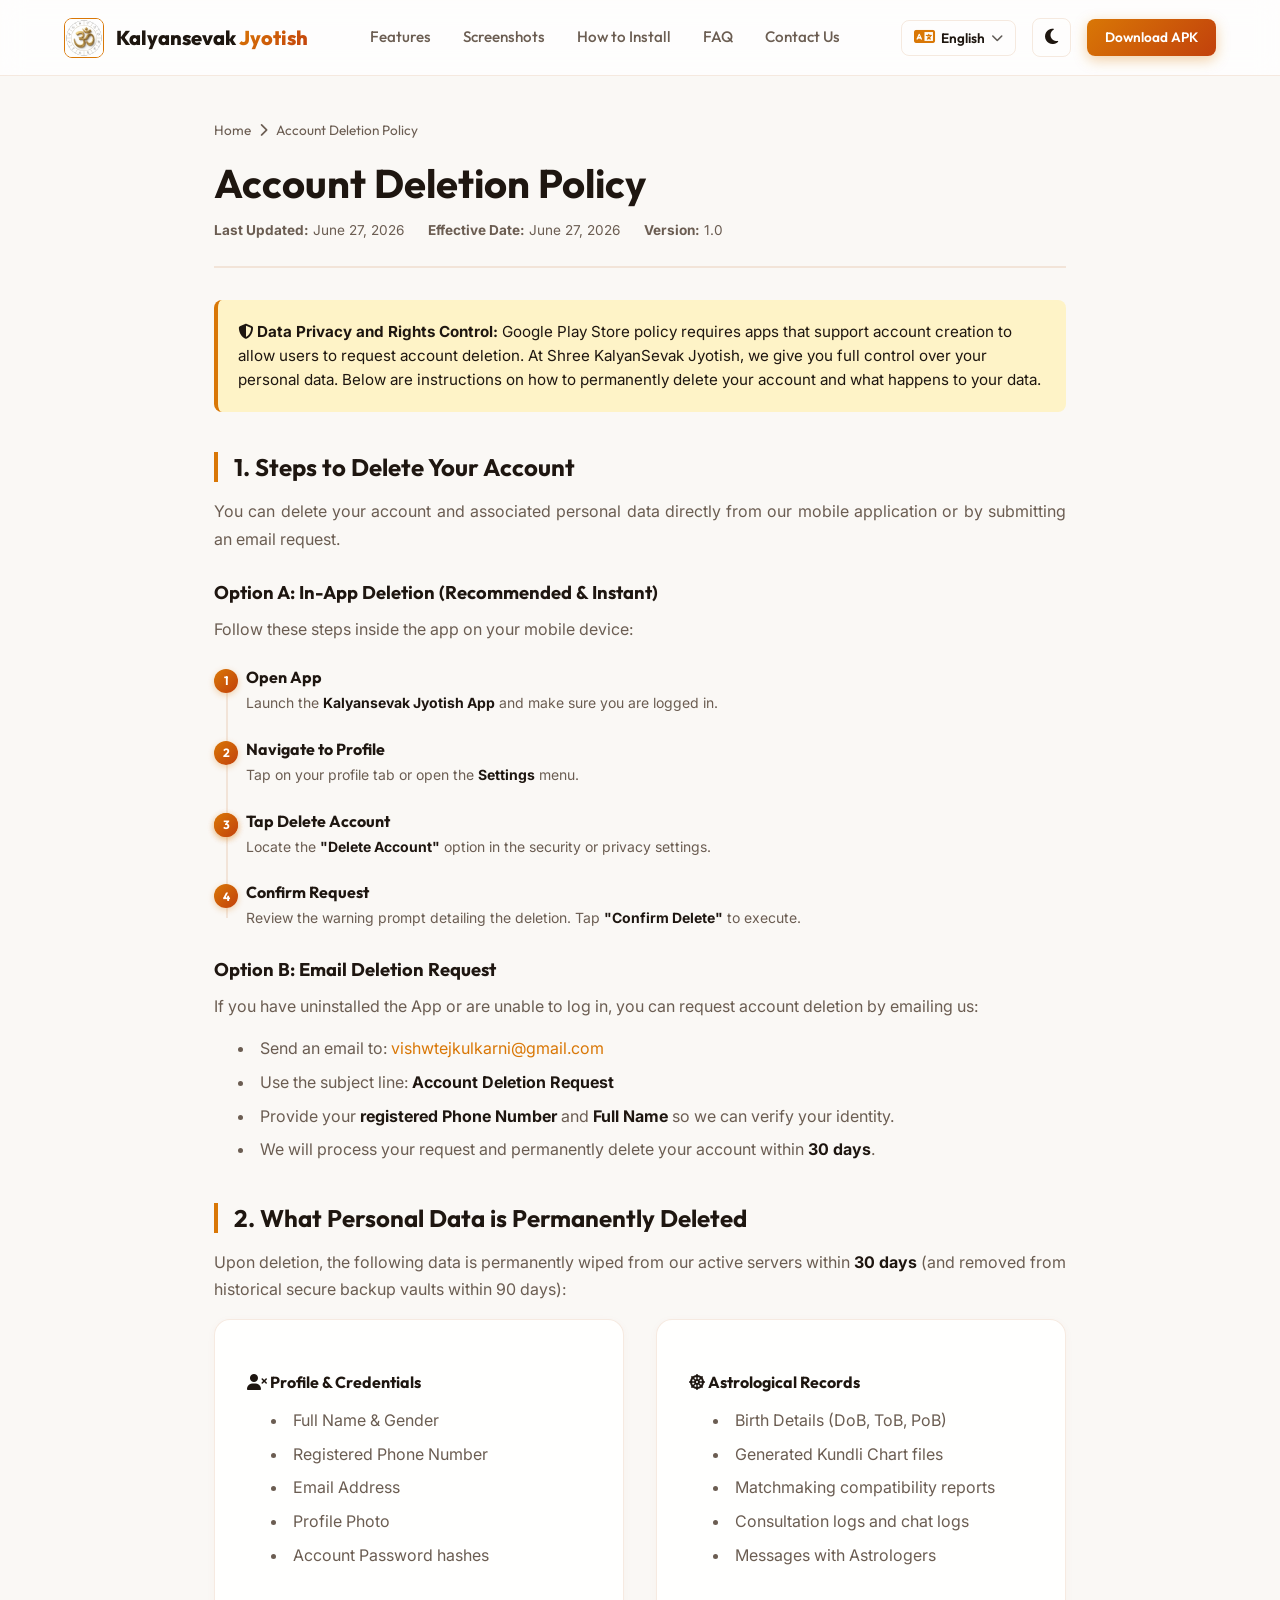
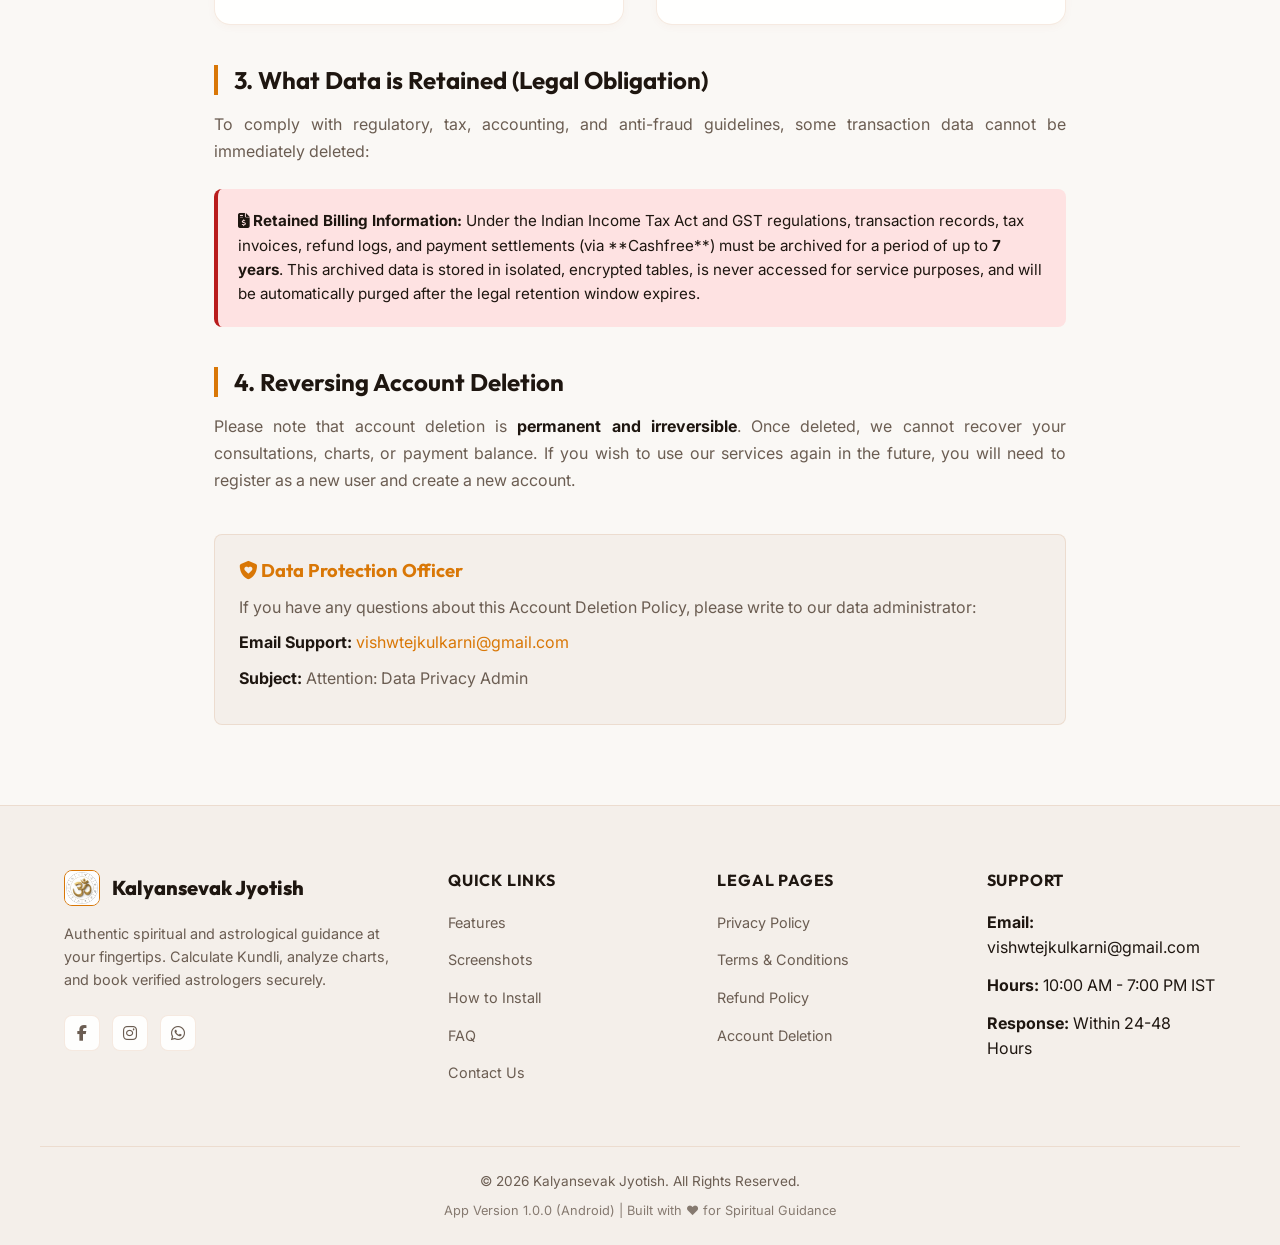
==== commit deb1eae8: "updated apk" ====
--- a/account-deletion.html
+++ b/account-deletion.html
@@ -182,7 +182,6 @@
                 <div class="social-links">
                     <a href="#" aria-label="Facebook"><i class="fa-brands fa-facebook-f"></i></a>
                     <a href="#" aria-label="Instagram"><i class="fa-brands fa-instagram"></i></a>
-                    <a href="#" aria-label="Twitter"><i class="fa-brands fa-x-twitter"></i></a>
                     <a href="#" aria-label="WhatsApp"><i class="fa-brands fa-whatsapp"></i></a>
                 </div>
             </div>
--- a/css/style.css
+++ b/css/style.css
@@ -305,6 +305,7 @@
     color: var(--primary);
     background: linear-gradient(135deg, var(--primary), var(--accent));
     -webkit-background-clip: text;
+    background-clip: text;
     -webkit-text-fill-color: transparent;
 }
 
